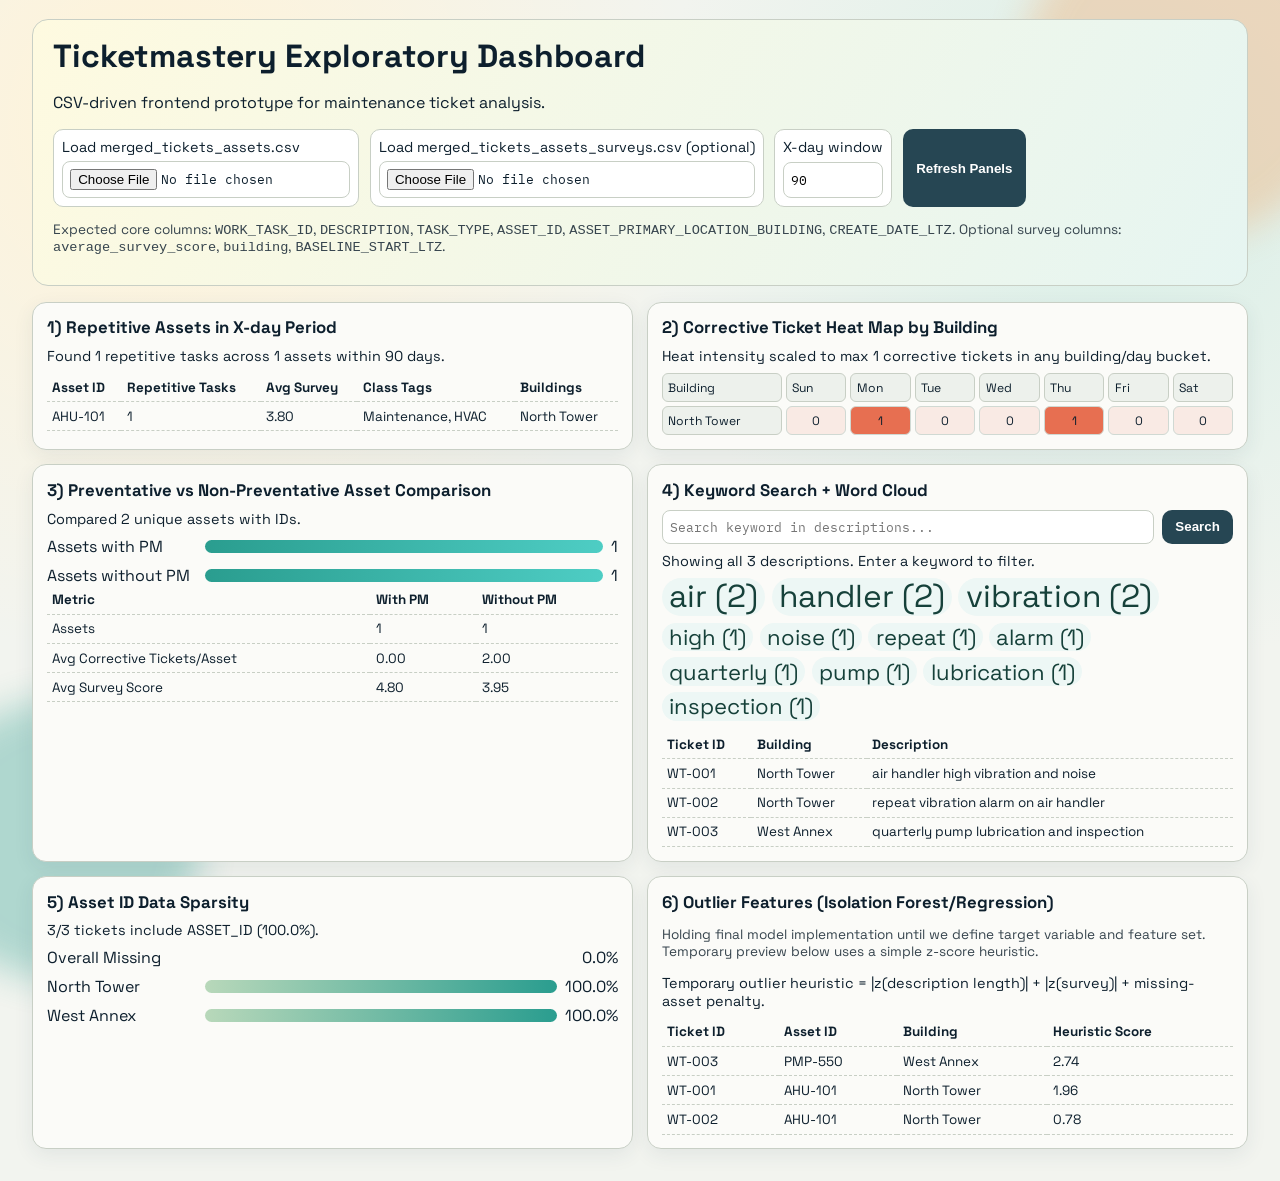
==== src/dashboard/index.html @ f0d62ae6 "Cleaning notebooks and modularizing code" ====
<!doctype html>
<html lang="en">
  <head>
    <meta charset="UTF-8" />
    <meta name="viewport" content="width=device-width, initial-scale=1.0" />
    <title>Ticketmastery Dashboard</title>
    <link rel="preconnect" href="https://fonts.googleapis.com" />
    <link rel="preconnect" href="https://fonts.gstatic.com" crossorigin />
    <link href="https://fonts.googleapis.com/css2?family=Space+Grotesk:wght@400;500;700&family=IBM+Plex+Mono:wght@400;500&display=swap" rel="stylesheet" />
    <link rel="stylesheet" href="./styles.css" />
  </head>
  <body>
    <div class="bg-shape bg-shape-a"></div>
    <div class="bg-shape bg-shape-b"></div>

    <main class="dashboard-shell">
      <header class="hero">
        <h1>Ticketmastery Exploratory Dashboard</h1>
        <p>CSV-driven frontend prototype for maintenance ticket analysis.</p>
        <div class="controls">
          <label class="file-input">
            <span>Load merged_tickets_assets.csv</span>
            <input id="assetsCsvInput" type="file" accept=".csv" />
          </label>
          <label class="file-input">
            <span>Load merged_tickets_assets_surveys.csv (optional)</span>
            <input id="surveysCsvInput" type="file" accept=".csv" />
          </label>
          <label class="compact-control">
            X-day window
            <input id="xDaysInput" type="number" min="1" max="365" value="90" />
          </label>
          <button id="refreshBtn" type="button">Refresh Panels</button>
        </div>
        <p class="note">Expected core columns: <code>WORK_TASK_ID</code>, <code>DESCRIPTION</code>, <code>TASK_TYPE</code>, <code>ASSET_ID</code>, <code>ASSET_PRIMARY_LOCATION_BUILDING</code>, <code>CREATE_DATE_LTZ</code>. Optional survey columns: <code>average_survey_score</code>, <code>building</code>, <code>BASELINE_START_LTZ</code>.</p>
      </header>

      <section class="grid">
        <article class="panel" id="panel1">
          <h2>1) Repetitive Assets in X-day Period</h2>
          <div id="repetitiveSummary" class="summary"></div>
          <div class="table-wrap">
            <table>
              <thead>
                <tr>
                  <th>Asset ID</th>
                  <th>Repetitive Tasks</th>
                  <th>Avg Survey</th>
                  <th>Class Tags</th>
                  <th>Buildings</th>
                </tr>
              </thead>
              <tbody id="repetitiveTable"></tbody>
            </table>
          </div>
        </article>

        <article class="panel" id="panel2">
          <h2>2) Corrective Ticket Heat Map by Building</h2>
          <div id="heatmapLegend" class="summary"></div>
          <div id="heatmap" class="heatmap"></div>
        </article>

        <article class="panel" id="panel3">
          <h2>3) Preventative vs Non-Preventative Asset Comparison</h2>
          <div id="pmStats" class="summary"></div>
          <div class="bars" id="pmBars"></div>
          <div class="table-wrap">
            <table>
              <thead>
                <tr>
                  <th>Metric</th>
                  <th>With PM</th>
                  <th>Without PM</th>
                </tr>
              </thead>
              <tbody id="pmTable"></tbody>
            </table>
          </div>
        </article>

        <article class="panel" id="panel4">
          <h2>4) Keyword Search + Word Cloud</h2>
          <div class="inline-controls">
            <input id="keywordInput" type="search" placeholder="Search keyword in descriptions..." />
            <button id="keywordBtn" type="button">Search</button>
          </div>
          <div id="keywordSummary" class="summary"></div>
          <div id="wordCloud" class="word-cloud"></div>
          <div class="table-wrap">
            <table>
              <thead>
                <tr>
                  <th>Ticket ID</th>
                  <th>Building</th>
                  <th>Description</th>
                </tr>
              </thead>
              <tbody id="keywordTable"></tbody>
            </table>
          </div>
        </article>

        <article class="panel" id="panel5">
          <h2>5) Asset ID Data Sparsity</h2>
          <div id="sparsitySummary" class="summary"></div>
          <div id="sparsityBars" class="bars"></div>
        </article>

        <article class="panel" id="panel6">
          <h2>6) Outlier Features (Isolation Forest/Regression)</h2>
          <p class="note">
            Holding final model implementation until we define target variable and feature set.
            Temporary preview below uses a simple z-score heuristic.
          </p>
          <div id="outlierSummary" class="summary"></div>
          <div class="table-wrap">
            <table>
              <thead>
                <tr>
                  <th>Ticket ID</th>
                  <th>Asset ID</th>
                  <th>Building</th>
                  <th>Heuristic Score</th>
                </tr>
              </thead>
              <tbody id="outlierTable"></tbody>
            </table>
          </div>
        </article>
      </section>
    </main>

    <script src="./app.js"></script>
  </body>
</html>
---- src/dashboard/styles.css ----
:root {
  --bg: #f2f4ef;
  --ink: #0d1f2d;
  --panel: #fbfbf8;
  --accent: #e76f51;
  --accent-2: #2a9d8f;
  --accent-3: #264653;
  --line: #c8cfc5;
}

* {
  box-sizing: border-box;
}

body {
  margin: 0;
  min-height: 100vh;
  background: radial-gradient(circle at 12% 10%, #fff3d8 0%, transparent 35%), radial-gradient(circle at 88% 16%, #d9efe7 0%, transparent 32%), var(--bg);
  color: var(--ink);
  font-family: "Space Grotesk", sans-serif;
}

.bg-shape {
  position: fixed;
  border-radius: 999px;
  filter: blur(18px);
  opacity: 0.33;
  z-index: -1;
}

.bg-shape-a {
  width: 330px;
  height: 330px;
  background: #f4a261;
  top: -90px;
  right: -70px;
}

.bg-shape-b {
  width: 280px;
  height: 280px;
  background: #2a9d8f;
  bottom: -80px;
  left: -80px;
}

.dashboard-shell {
  width: min(1380px, 95vw);
  margin: 1.2rem auto 2rem;
}

.hero {
  background: linear-gradient(120deg, #fefae0, #e6f5f1);
  border: 1px solid var(--line);
  border-radius: 16px;
  padding: 1rem 1.25rem;
  animation: rise 480ms ease-out;
}

.hero h1 {
  margin: 0;
}

.controls {
  margin-top: 0.7rem;
  display: flex;
  flex-wrap: wrap;
  gap: 0.65rem;
}

.file-input,
.compact-control {
  border: 1px solid var(--line);
  border-radius: 10px;
  padding: 0.5rem;
  background: #fff;
  display: grid;
  gap: 0.3rem;
  font-size: 0.9rem;
}

button {
  background: var(--accent-3);
  color: #fff;
  border: 0;
  border-radius: 10px;
  padding: 0.55rem 0.85rem;
  font-weight: 600;
  cursor: pointer;
}

.grid {
  margin-top: 1rem;
  display: grid;
  grid-template-columns: repeat(2, minmax(0, 1fr));
  gap: 0.9rem;
}

.panel {
  background: var(--panel);
  border: 1px solid var(--line);
  border-radius: 14px;
  padding: 0.85rem;
  box-shadow: 0 6px 20px rgba(38, 70, 83, 0.08);
  animation: rise 550ms ease-out;
}

.panel h2 {
  margin: 0 0 0.55rem;
  font-size: 1.05rem;
}

.summary {
  font-size: 0.9rem;
  margin-bottom: 0.5rem;
}

.note {
  font-size: 0.85rem;
  color: #37454e;
}

.table-wrap {
  overflow: auto;
  max-height: 230px;
}

table {
  width: 100%;
  border-collapse: collapse;
  font-size: 0.84rem;
}

th,
td {
  border-bottom: 1px dashed var(--line);
  text-align: left;
  padding: 0.35rem;
  vertical-align: top;
}

.inline-controls {
  display: flex;
  gap: 0.5rem;
  margin-bottom: 0.5rem;
}

.inline-controls input {
  width: 100%;
}

input,
select {
  font-family: "IBM Plex Mono", monospace;
  border: 1px solid var(--line);
  border-radius: 8px;
  padding: 0.45rem;
}

.heatmap {
  display: grid;
  gap: 4px;
}

.heatmap-row {
  display: grid;
  grid-template-columns: 120px repeat(7, minmax(0, 1fr));
  gap: 4px;
}

.hm-label,
.hm-cell,
.hm-head {
  font-size: 0.76rem;
  border-radius: 6px;
  padding: 0.35rem;
}

.hm-label,
.hm-head {
  background: #edf1ec;
  border: 1px solid var(--line);
}

.hm-cell {
  text-align: center;
  border: 1px solid #d0d9d3;
}

.bars {
  display: grid;
  gap: 0.5rem;
}

.bar-row {
  display: grid;
  grid-template-columns: 150px 1fr auto;
  gap: 0.5rem;
  align-items: center;
}

.bar-fill {
  min-height: 0.8rem;
  border-radius: 8px;
  background: linear-gradient(90deg, var(--accent), #f4a261);
}

.word-cloud {
  display: flex;
  flex-wrap: wrap;
  gap: 0.4rem;
  margin-bottom: 0.6rem;
  min-height: 60px;
}

.word-cloud span {
  line-height: 1;
  background: #edf7f5;
  border-radius: 20px;
  padding: 0.2rem 0.45rem;
  color: #16413a;
}

@keyframes rise {
  from {
    opacity: 0;
    transform: translateY(8px);
  }
  to {
    opacity: 1;
    transform: translateY(0);
  }
}

@media (max-width: 1024px) {
  .grid {
    grid-template-columns: 1fr;
  }

  .heatmap-row {
    grid-template-columns: 90px repeat(7, minmax(0, 1fr));
  }

  .bar-row {
    grid-template-columns: 110px 1fr auto;
  }
}
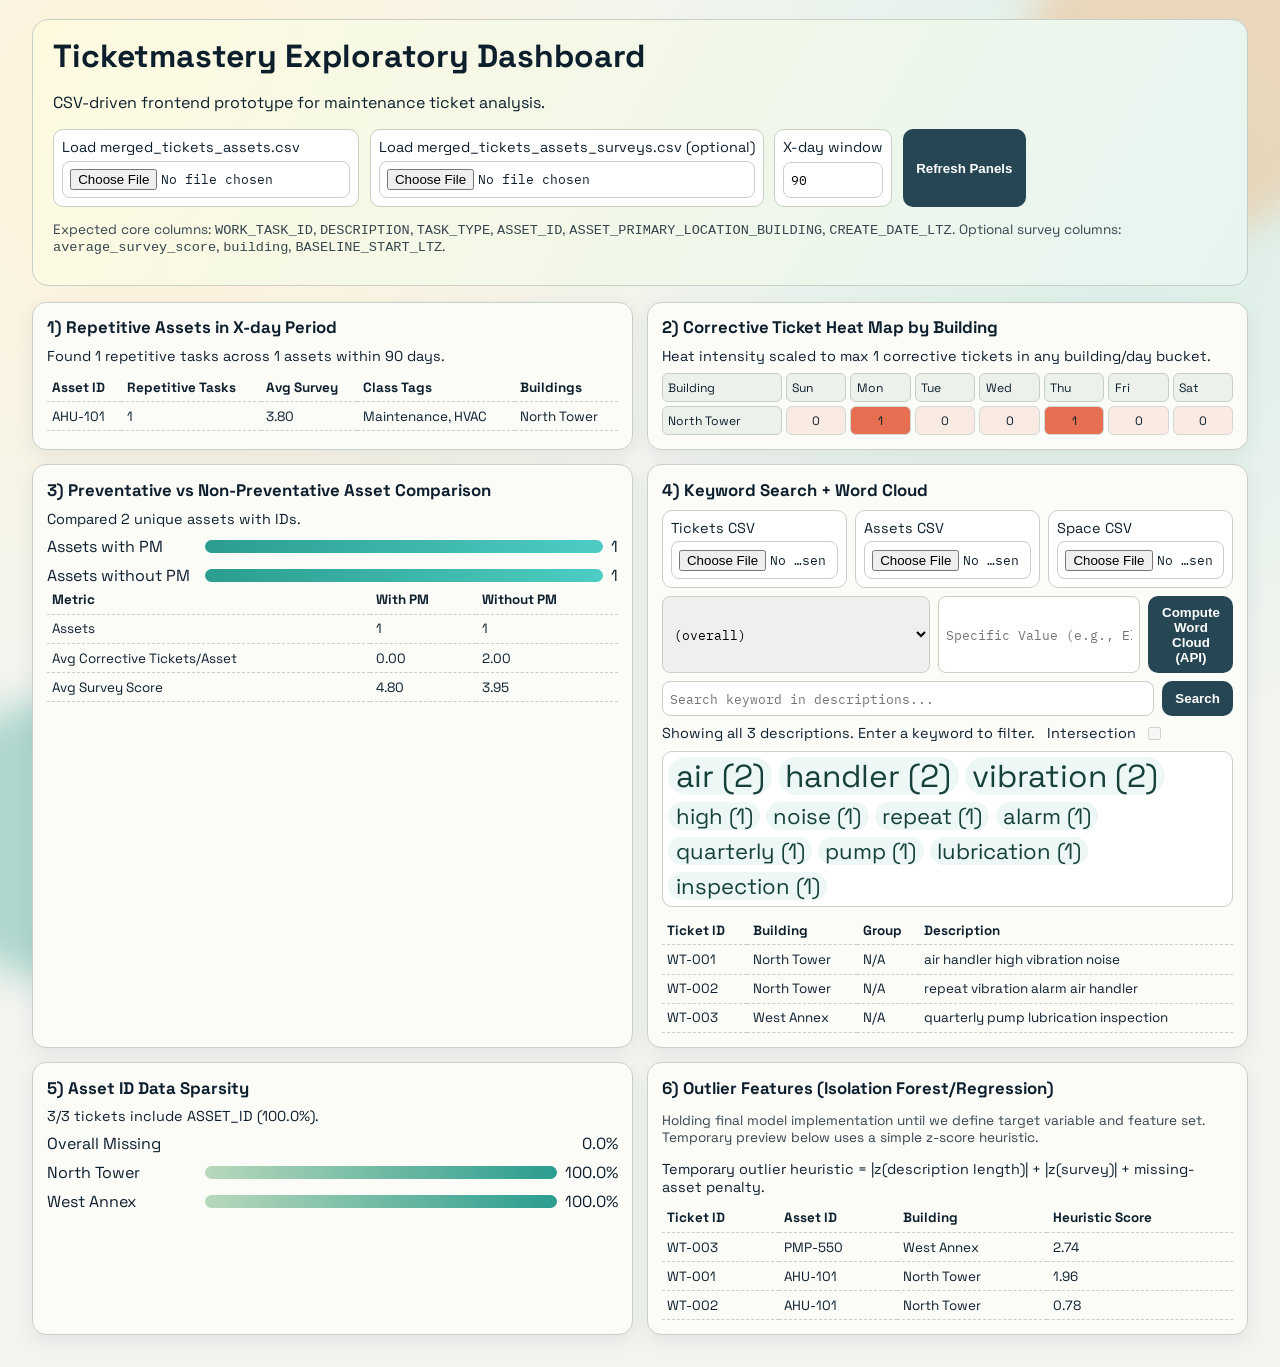
==== commit dd0005f8: "merge from main" ====
--- a/src/dashboard/index.html
+++ b/src/dashboard/index.html
@@ -82,17 +82,48 @@
         <article class="panel" id="panel4">
           <h2>4) Keyword Search + Word Cloud</h2>
           <div class="inline-controls">
+            <label class="file-input">
+              <span>Tickets CSV</span>
+              <input id="wcTicketsCsvInput" type="file" accept=".csv" />
+            </label>
+            <label class="file-input">
+              <span>Assets CSV</span>
+              <input id="wcAssetsCsvInput" type="file" accept=".csv" />
+            </label>
+            <label class="file-input">
+              <span>Space CSV</span>
+              <input id="wcSpaceCsvInput" type="file" accept=".csv" />
+            </label>
+          </div>
+          <div class="inline-controls">
+            <select id="wcGroupCol">
+              <option value="">(overall)</option>
+              <option value="SERVICE_CLASS">SERVICE_CLASS</option>
+              <option value="REQUEST_CLASS">REQUEST_CLASS</option>
+              <option value="RESPONSIBLE_ORGANIZATION_NAME">RESPONSIBLE_ORGANIZATION_NAME</option>
+            </select>
+            <input id="wcGroupValue" type="text" placeholder="Specific Value (e.g., Electrical)" />
+            <button id="wcRunBtn" type="button">Compute Word Cloud (API)</button>
+          </div>
+          <div class="inline-controls">
             <input id="keywordInput" type="search" placeholder="Search keyword in descriptions..." />
             <button id="keywordBtn" type="button">Search</button>
           </div>
-          <div id="keywordSummary" class="summary"></div>
+          <div class="summary summary-inline">
+            <span id="keywordSummary"></span>
+            <label class="switch-inline">
+              <span>Intersection</span>
+              <input id="wcIntersectionToggle" type="checkbox" />
+            </label>
+          </div>
           <div id="wordCloud" class="word-cloud"></div>
-          <div class="table-wrap">
+          <div class="table-wrap ticket-results-wrap">
             <table>
               <thead>
                 <tr>
                   <th>Ticket ID</th>
                   <th>Building</th>
+                  <th>Group</th>
                   <th>Description</th>
                 </tr>
               </thead>
--- a/src/dashboard/styles.css
+++ b/src/dashboard/styles.css
@@ -211,6 +211,14 @@
   gap: 0.4rem;
   margin-bottom: 0.6rem;
   min-height: 60px;
+  max-height: 260px;
+  overflow-y: auto;
+  overflow-x: hidden;
+  align-content: flex-start;
+  padding: 0.35rem;
+  border: 1px solid var(--line);
+  border-radius: 10px;
+  background: #fff;
 }
 
 .word-cloud span {
@@ -221,6 +229,25 @@
   color: #16413a;
 }
 
+.ticket-results-wrap {
+  max-height: 320px;
+  overflow-y: auto;
+  overflow-x: auto;
+}
+
+.summary-inline {
+  display: flex;
+  align-items: center;
+  gap: 12px;
+  flex-wrap: wrap;
+}
+
+.switch-inline {
+  display: inline-flex;
+  align-items: center;
+  gap: 8px;
+}
+
 @keyframes rise {
   from {
     opacity: 0;
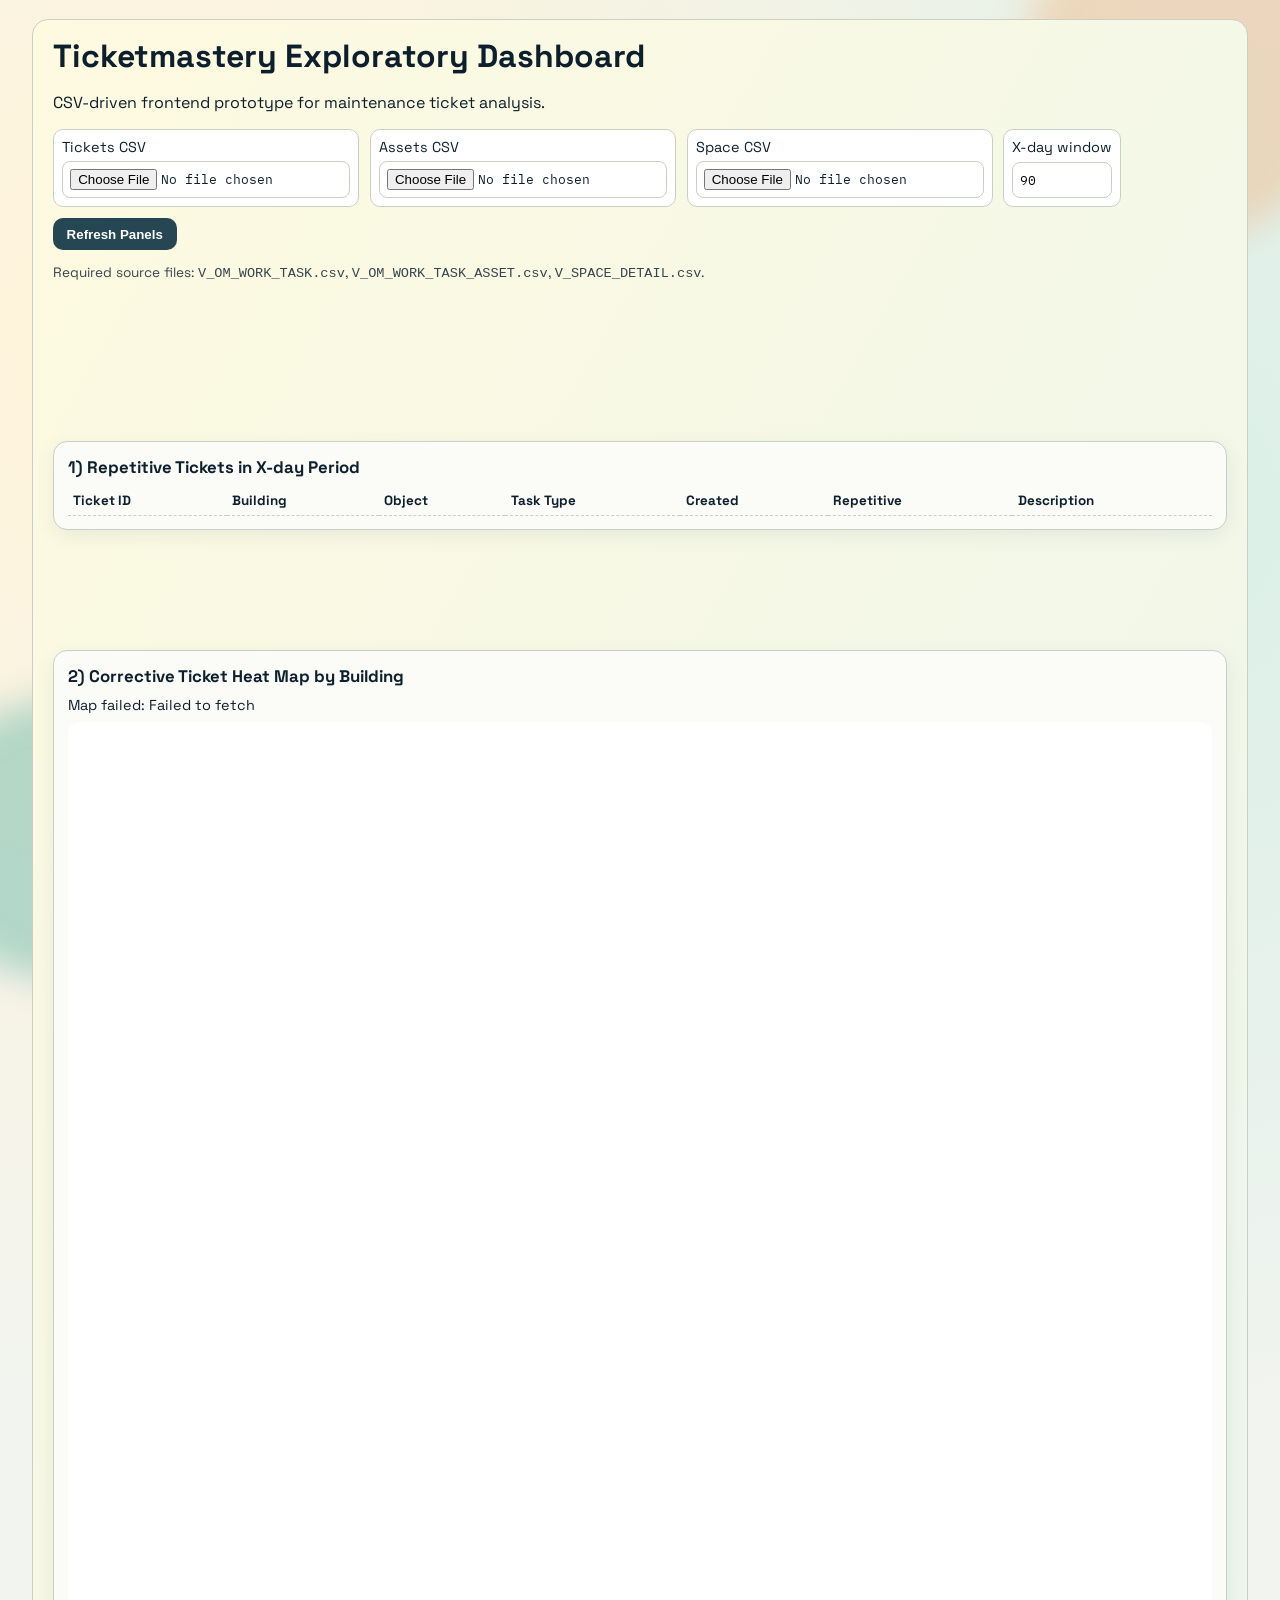
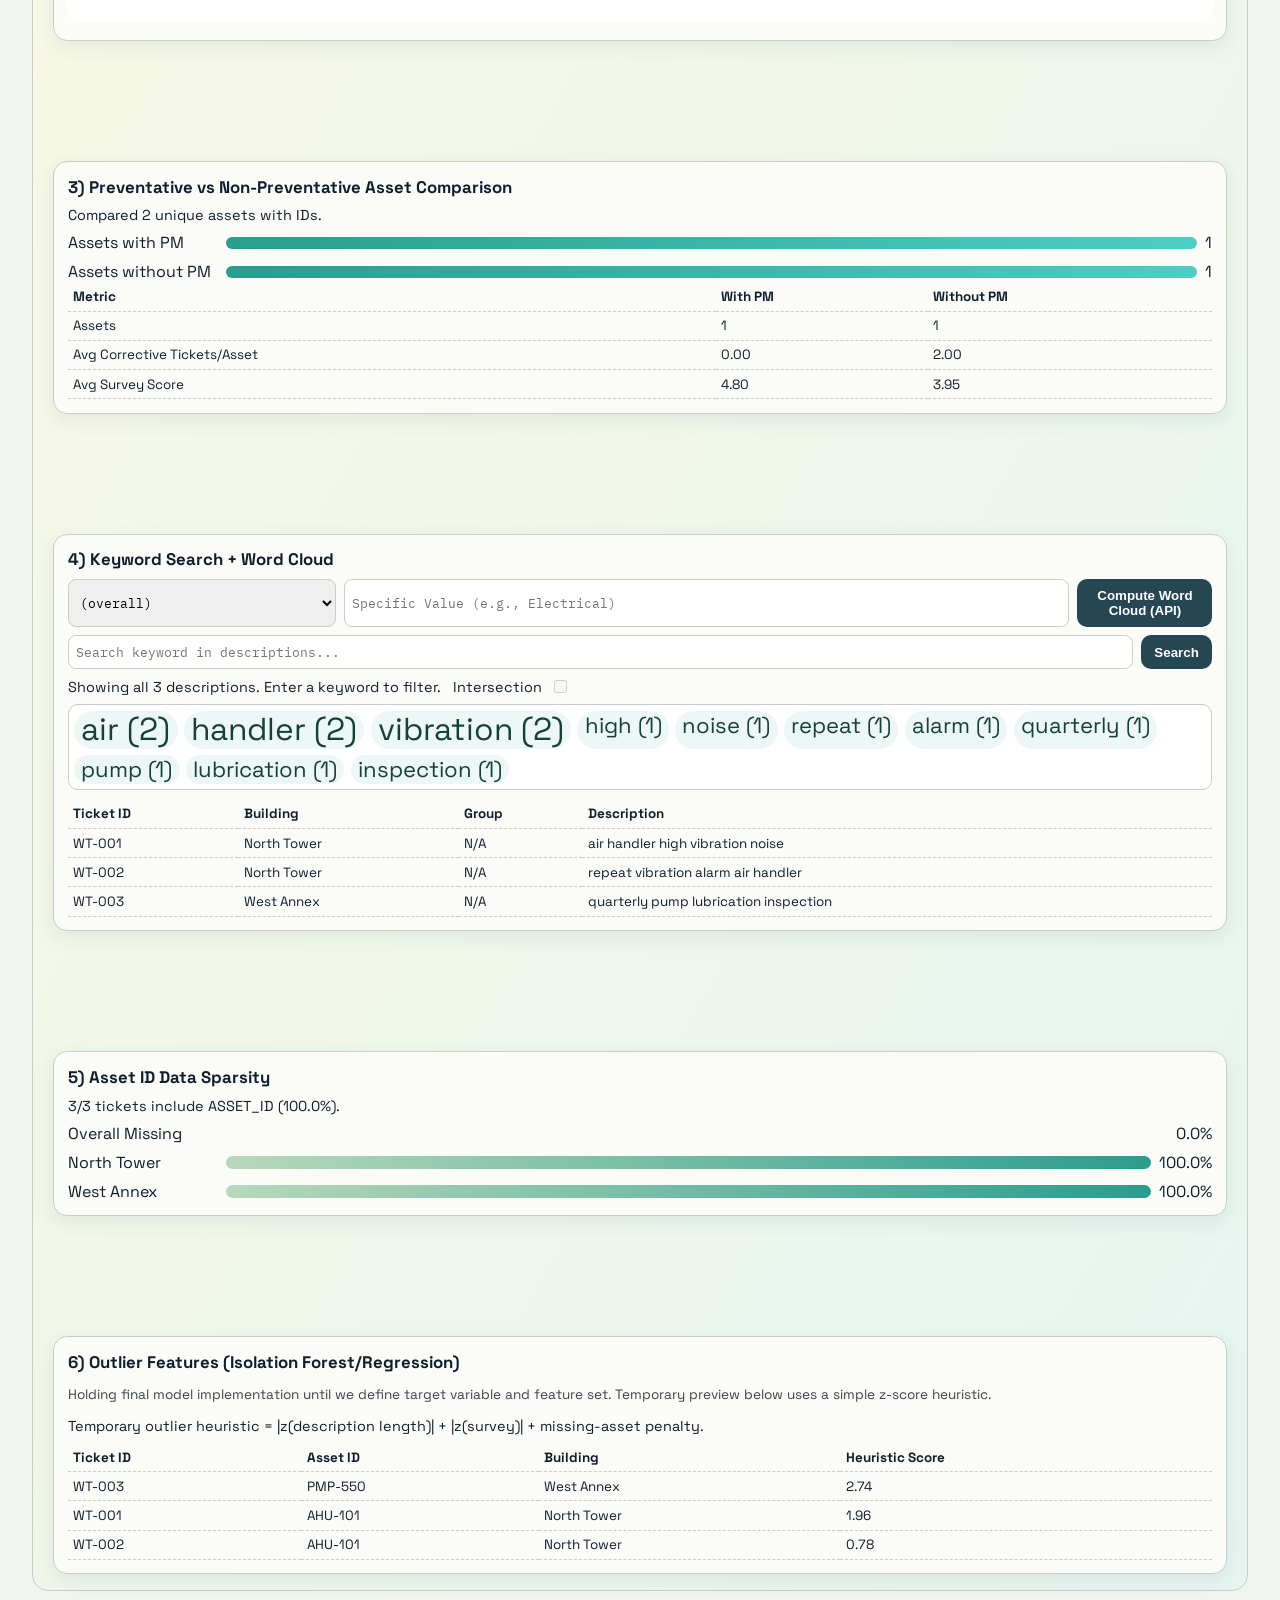
==== commit bb627e00: "Integration changes" ====
--- a/src/dashboard/index.html
+++ b/src/dashboard/index.html
@@ -19,12 +19,16 @@
         <p>CSV-driven frontend prototype for maintenance ticket analysis.</p>
         <div class="controls">
           <label class="file-input">
-            <span>Load merged_tickets_assets.csv</span>
+            <span>Tickets CSV</span>
+            <input id="ticketsCsvInput" type="file" accept=".csv" />
+          </label>
+          <label class="file-input">
+            <span>Assets CSV</span>
             <input id="assetsCsvInput" type="file" accept=".csv" />
           </label>
           <label class="file-input">
-            <span>Load merged_tickets_assets_surveys.csv (optional)</span>
-            <input id="surveysCsvInput" type="file" accept=".csv" />
+            <span>Space CSV</span>
+            <input id="spaceCsvInput" type="file" accept=".csv" />
           </label>
           <label class="compact-control">
             X-day window
@@ -32,22 +36,28 @@
           </label>
           <button id="refreshBtn" type="button">Refresh Panels</button>
         </div>
-        <p class="note">Expected core columns: <code>WORK_TASK_ID</code>, <code>DESCRIPTION</code>, <code>TASK_TYPE</code>, <code>ASSET_ID</code>, <code>ASSET_PRIMARY_LOCATION_BUILDING</code>, <code>CREATE_DATE_LTZ</code>. Optional survey columns: <code>average_survey_score</code>, <code>building</code>, <code>BASELINE_START_LTZ</code>.</p>
-      </header>
 
-      <section class="grid">
+        <p class="note">
+          Required source files:
+          <code>V_OM_WORK_TASK.csv</code>,
+          <code>V_OM_WORK_TASK_ASSET.csv</code>,
+          <code>V_SPACE_DETAIL.csv</code>.
+        </p>
+      <section class="flex-stack">
         <article class="panel" id="panel1">
-          <h2>1) Repetitive Assets in X-day Period</h2>
+          <h2>1) Repetitive Tickets in X-day Period</h2>
           <div id="repetitiveSummary" class="summary"></div>
-          <div class="table-wrap">
+          <div class="table-wrap ticket-results-wrap">
             <table>
               <thead>
                 <tr>
-                  <th>Asset ID</th>
-                  <th>Repetitive Tasks</th>
-                  <th>Avg Survey</th>
-                  <th>Class Tags</th>
-                  <th>Buildings</th>
+                  <th>Ticket ID</th>
+                  <th>Building</th>
+                  <th>Object</th>
+                  <th>Task Type</th>
+                  <th>Created</th>
+                  <th>Repetitive</th>
+                  <th>Description</th>
                 </tr>
               </thead>
               <tbody id="repetitiveTable"></tbody>
@@ -58,7 +68,7 @@
         <article class="panel" id="panel2">
           <h2>2) Corrective Ticket Heat Map by Building</h2>
           <div id="heatmapLegend" class="summary"></div>
-          <div id="heatmap" class="heatmap"></div>
+          <iframe id="mapFrame" class="map-frame" title="Ticket Map"></iframe>
         </article>
 
         <article class="panel" id="panel3">
@@ -81,20 +91,6 @@
 
         <article class="panel" id="panel4">
           <h2>4) Keyword Search + Word Cloud</h2>
-          <div class="inline-controls">
-            <label class="file-input">
-              <span>Tickets CSV</span>
-              <input id="wcTicketsCsvInput" type="file" accept=".csv" />
-            </label>
-            <label class="file-input">
-              <span>Assets CSV</span>
-              <input id="wcAssetsCsvInput" type="file" accept=".csv" />
-            </label>
-            <label class="file-input">
-              <span>Space CSV</span>
-              <input id="wcSpaceCsvInput" type="file" accept=".csv" />
-            </label>
-          </div>
           <div class="inline-controls">
             <select id="wcGroupCol">
               <option value="">(overall)</option>
--- a/src/dashboard/styles.css
+++ b/src/dashboard/styles.css
@@ -94,6 +94,13 @@
   display: grid;
   grid-template-columns: repeat(2, minmax(0, 1fr));
   gap: 0.9rem;
+}
+
+.flex-stack {
+  margin-top: 10rem;
+  display: flex;
+  flex-direction: column; 
+  gap: 7.5rem;  
 }
 
 .panel {
@@ -248,6 +255,15 @@
   gap: 8px;
 }
 
+#mapFrame {
+  width: 100%;
+  height: 900px;
+  border: none;
+  border-radius: 12px;
+  background: white;
+}
+
+
 @keyframes rise {
   from {
     opacity: 0;
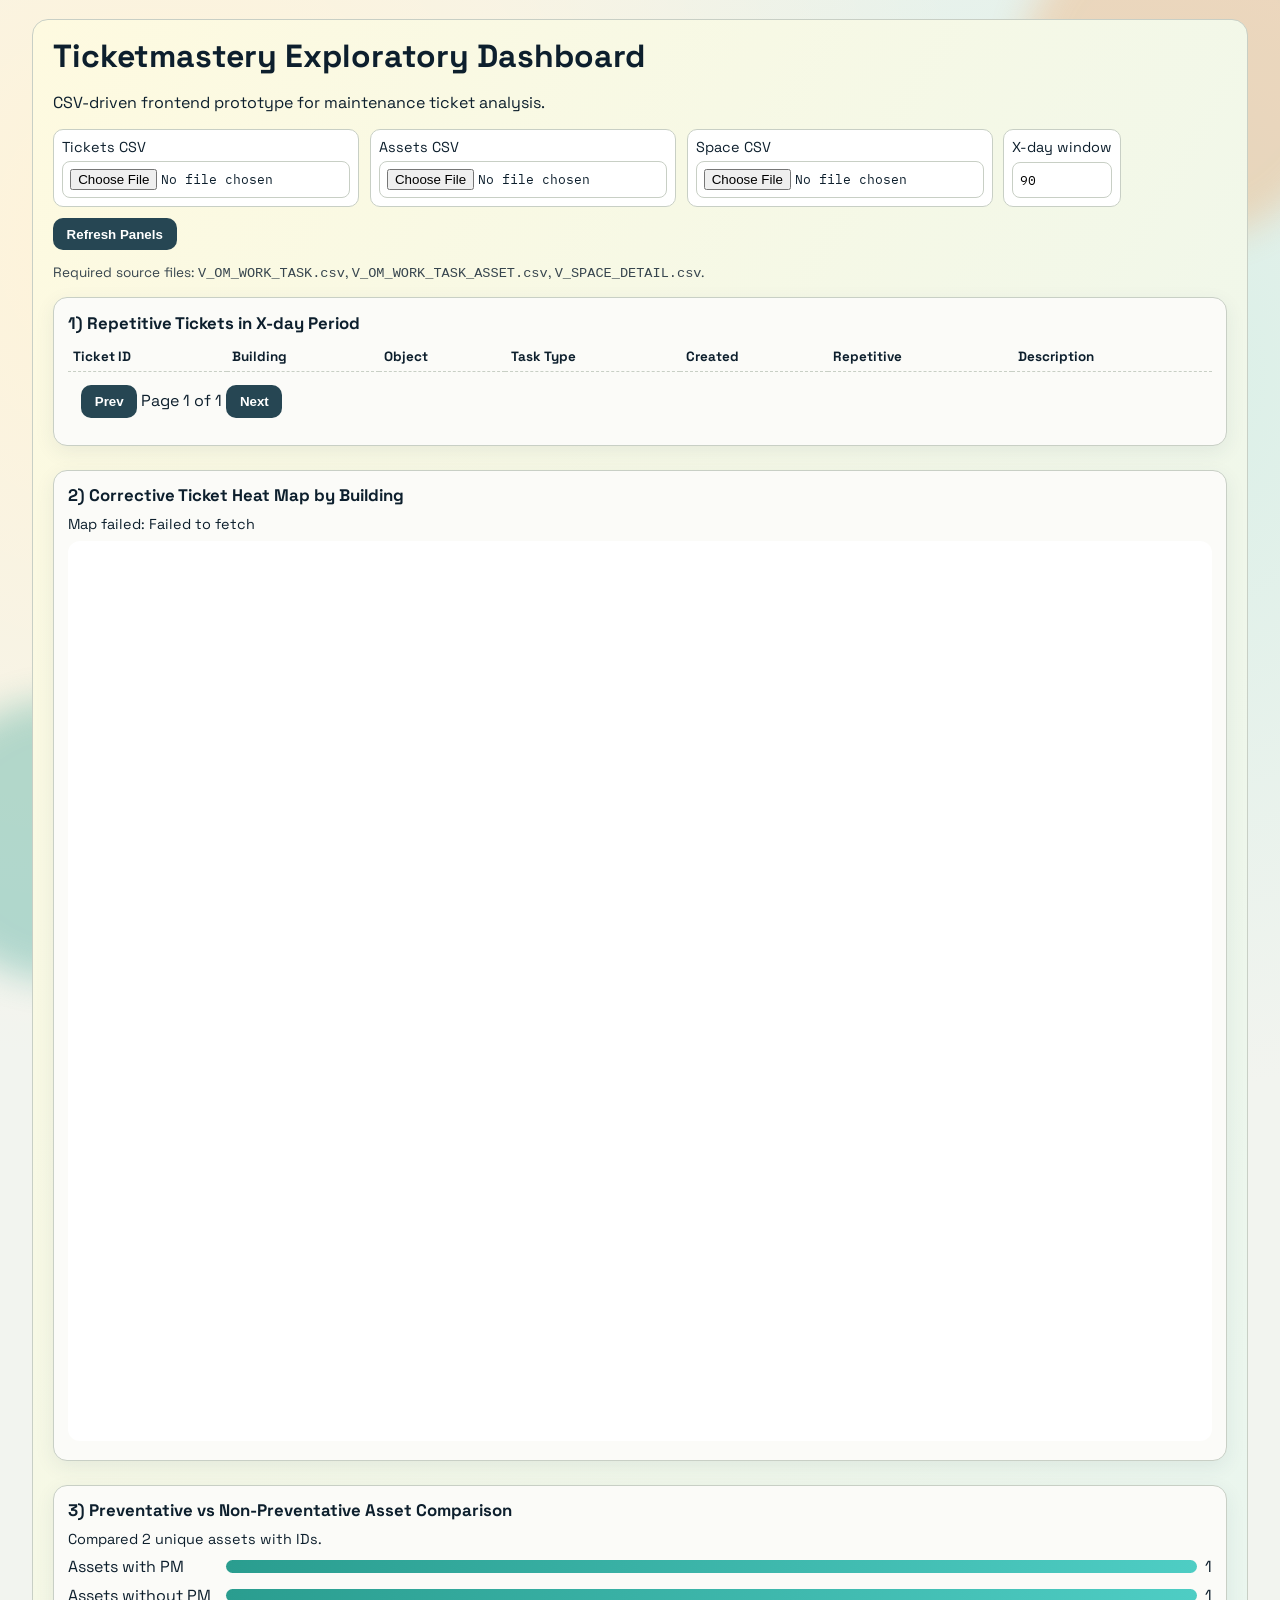
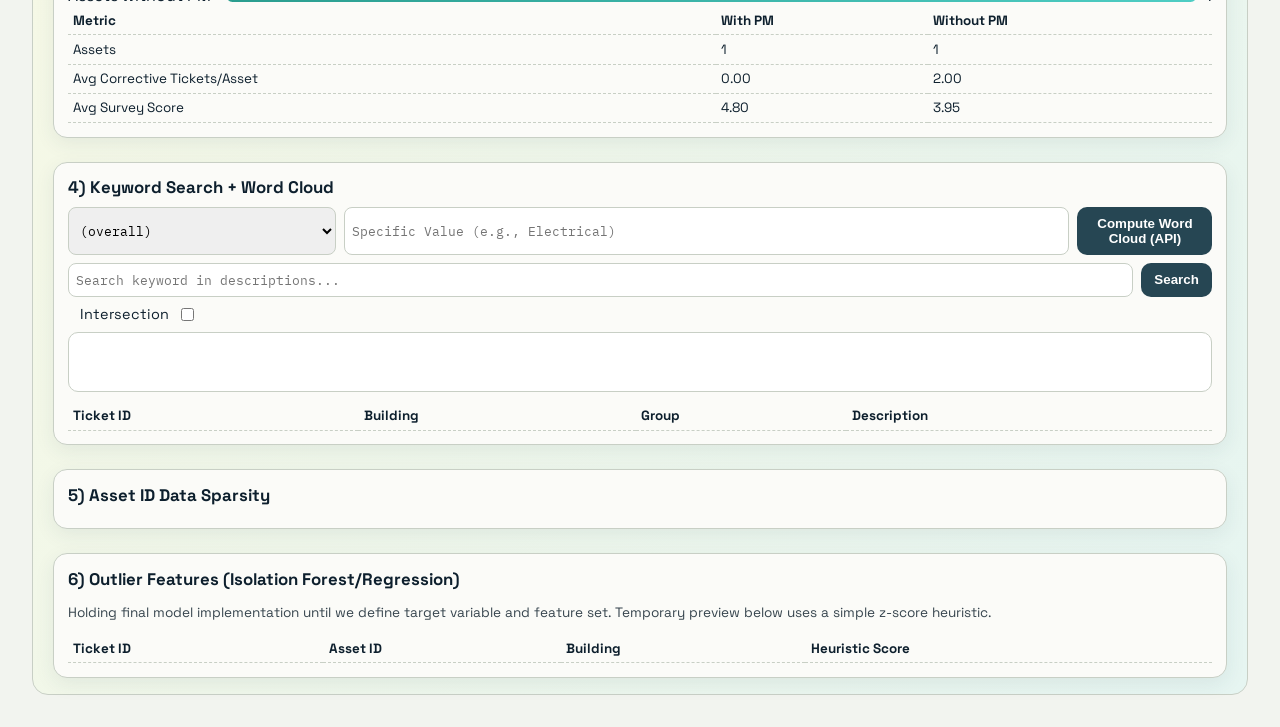
==== commit bcf393eb: "panel1 pagination" ====
--- a/src/dashboard/index.html
+++ b/src/dashboard/index.html
@@ -62,6 +62,11 @@
               </thead>
               <tbody id="repetitiveTable"></tbody>
             </table>
+          </div>
+          <div class="table-pagination">
+            <button id="panel1PrevBtn">Prev</button>
+            <span id="panel1PageInfo"></span>
+            <button id="panel1NextBtn">Next</button>
           </div>
         </article>
 
--- a/src/dashboard/styles.css
+++ b/src/dashboard/styles.css
@@ -97,12 +97,15 @@
 }
 
 .flex-stack {
-  margin-top: 10rem;
+  margin-top: 1rem;
   display: flex;
   flex-direction: column; 
-  gap: 7.5rem;  
-}
-
+  gap: 1.5rem;  
+}
+
+.table-pagination {
+   padding: 0.85rem;
+}
 .panel {
   background: var(--panel);
   border: 1px solid var(--line);
